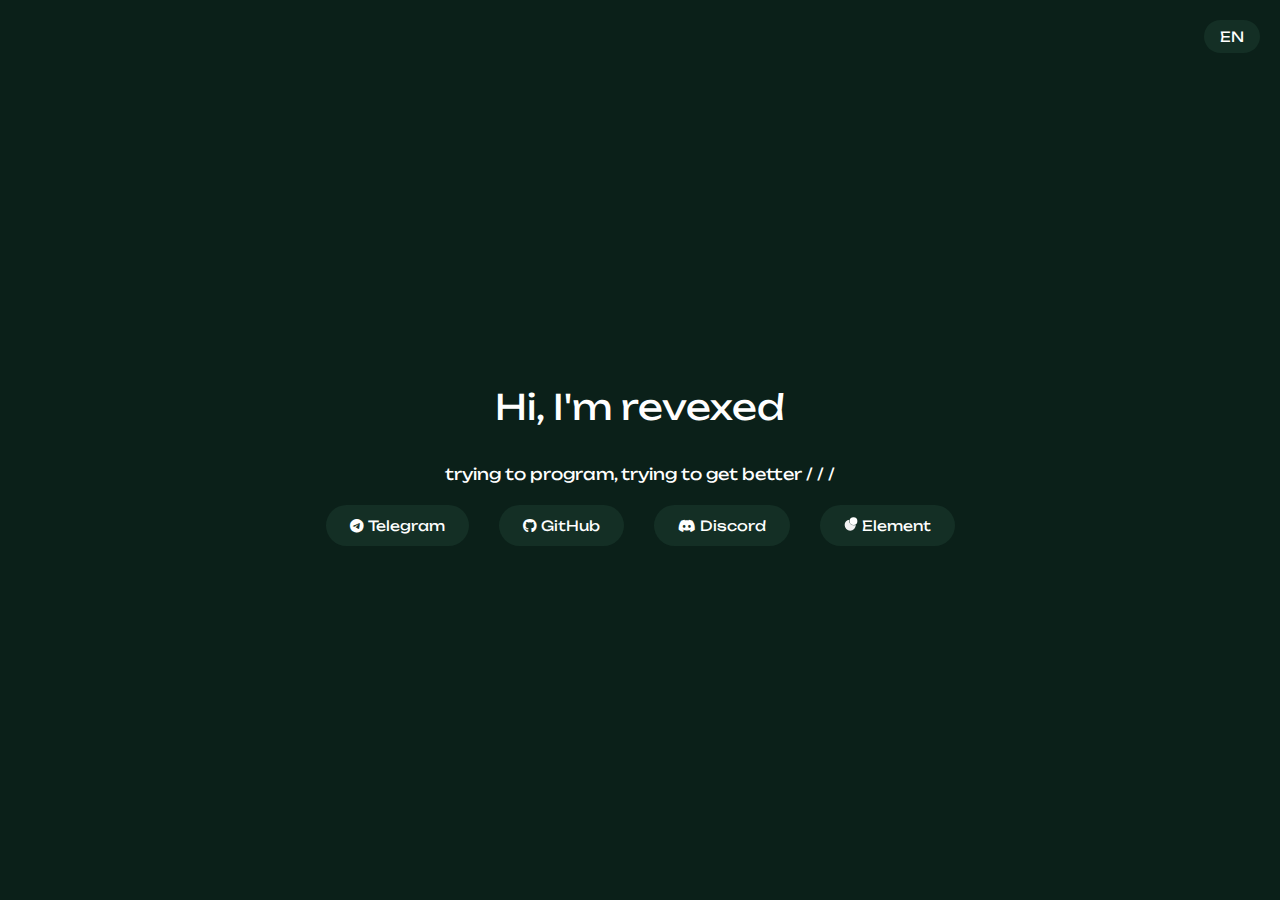
==== index.html @ 7a7580b4 "Update index.html" ====
<!DOCTYPE html>
<html>
<head>
    <title>rev\x's biography</title>
    <link rel="stylesheet" href="https://cdnjs.cloudflare.com/ajax/libs/font-awesome/6.0.0-beta3/css/all.min.css">
    <link rel="icon" type="image/x-icon" href="favicons/favicon.ico">
    <link rel="icon" type="image/png" href="favicons/favicon-96x96.png" sizes="96x96"/>
    <link rel="icon" type="image/svg+xml" href="favicons/favicon.svg"/>
    <link rel="shortcut icon" href="favicons/favicon.ico"/>
    <link rel="apple-touch-icon" sizes="180x180" href="favicons/apple-touch-icon.png"/>
    <meta name="apple-mobile-web-app-title" content="rev\x's bio"/>
    <link rel="manifest" href="favicons/site.webmanifest"/>
    <meta name="viewport" content="width=device-width, initial-scale=1.0">
    <link rel="stylesheet" href="style.css">
</head>
<body>
    <div class="language-switcher">
        <button id="language-btn">EN</button>
    </div>
    <div>
        <p class="Hi">Hi, I'm revexed</p>
        <p class="bio">trying to program, trying to get better / / /</p>
        <div class="buttons">
            <a href="https://t.me/revexed" class="btn">
                <i class="fab fa-telegram-plane"></i>
                <span class="tooltip">Telegram</span>
            </a>
            <a href="https://github.com/revxsx" class="btn">
                <i class="fa-brands fa-github"></i>
                <span class="tooltip">GitHub</span>
            </a>
            <a href="https://discordapp.com/users/1227934434544844902/" class="btn">
                <i class="fa-brands fa-discord"></i>
                <span class="tooltip">Discord</span>
            </a>
            <a href="https://elemsocial.com/e/dude" class="btn">
                <img src="files/Logo.svg" alt="Element Icon" class="icon">
                <span class="tooltip">Element</span>
            </a>
        </div>
    </div>
    <script src="script.js"></script>
</body>
</html>
---- style.css ----
@font-face {
    font-family: 'unbounded';
    src: url('files/Unbounded.ttf') format('truetype');
    font-weight: normal;
    font-style: normal;
}

* {
    color: white;
    font-family: unbounded, sans-serif;
    cursor: url('files/arrow.cur'), auto;
}

body {
    margin: 0;
    height: 100vh;
    display: flex;
    justify-content: center;
    align-items: center;
    flex-direction: column;
    background-color: #0b2019;
}

a, button {
    cursor: url('files/hand.cur'), pointer;
}

.Hi {
    text-align: center;
    font-weight: 500;
    font-size: 35px;
    animation: fadeIn 0.5s ease forwards;
}

.bio {
    text-align: center;
    width: 100%;
    animation: fadeIn 0.5s ease forwards;
}

.buttons {
    display: flex;
    gap: 20px;
}

.btn {
    position: relative;
    display: inline-block;
    background-color: #142f25;
    padding: 12px 24px;
    text-decoration: none;
    border-radius: 30px;
    font-size: 14px;
    cursor: pointer;
    color: white;
    transition: background-color 0.3s ease, transform 0.3s ease;
    margin: 5px;
}

.btn:hover {
    background-color: #1c3d30;
    transform: translateY(-2px);
}

.icon {
    width: 14px;
    height: 14px;
}

/* Переключатель языка */
.language-switcher {
    position: absolute;
    top: 20px;
    right: 20px;
}

#language-btn {
    background-color: #142f25;
    color: white;
    border: none;
    padding: 8px 16px;
    border-radius: 20px;
    cursor: pointer;
    font-size: 14px;
    transition: background-color 0.3s ease;
}

#language-btn:hover {
    background-color: #1c3d30;
}

/* Анимации */
@keyframes fadeIn {
    from {
        opacity: 0;
        transform: translateY(10px);
    }
    to {
        opacity: 1;
        transform: translateY(0);
    }
}

@keyframes fadeOut {
    from {
        opacity: 1;
        transform: translateY(0);
    }
    to {
        opacity: 0;
        transform: translateY(-10px);
    }
}

.fade-out {
    animation: fadeOut 0.5s ease forwards;
}
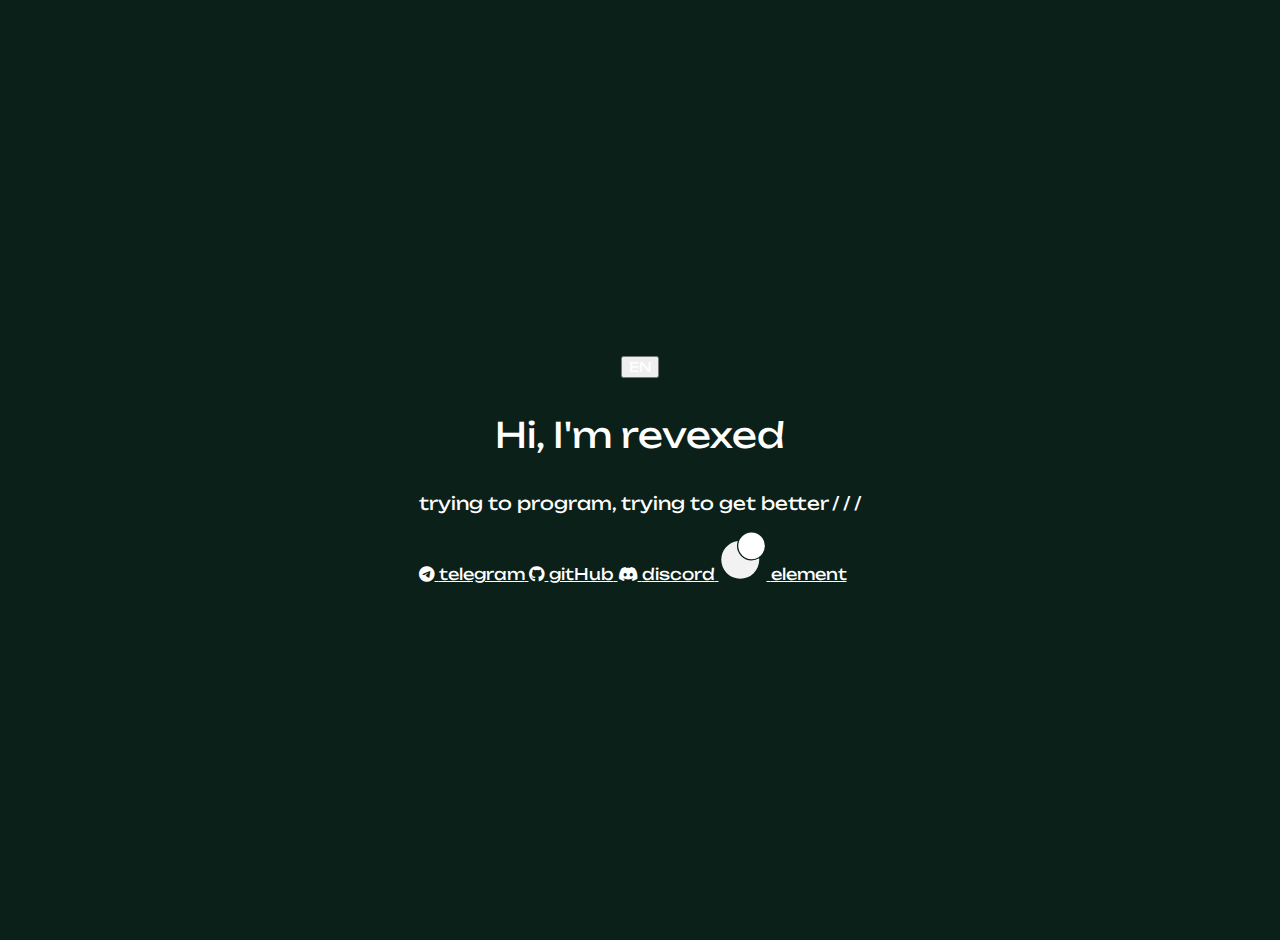
==== commit 4ee671c1: "Update index.html" ====
--- a/index.html
+++ b/index.html
@@ -23,19 +23,19 @@
         <div class="buttons">
             <a href="https://t.me/revexed" class="btn">
                 <i class="fab fa-telegram-plane"></i>
-                <span class="tooltip">Telegram</span>
+                <span class="tooltip">telegram</span>
             </a>
             <a href="https://github.com/revxsx" class="btn">
                 <i class="fa-brands fa-github"></i>
-                <span class="tooltip">GitHub</span>
+                <span class="tooltip">gitHub</span>
             </a>
             <a href="https://discordapp.com/users/1227934434544844902/" class="btn">
                 <i class="fa-brands fa-discord"></i>
-                <span class="tooltip">Discord</span>
+                <span class="tooltip">discord</span>
             </a>
             <a href="https://elemsocial.com/e/dude" class="btn">
                 <img src="files/Logo.svg" alt="Element Icon" class="icon">
-                <span class="tooltip">Element</span>
+                <span class="tooltip">element</span>
             </a>
         </div>
     </div>
--- a/style.css
+++ b/style.css
@@ -1,117 +1,144 @@
-@font-face {
-    font-family: 'unbounded';
-    src: url('files/Unbounded.ttf') format('truetype');
-    font-weight: normal;
-    font-style: normal;
-}
-
-* {
-    color: white;
-    font-family: unbounded, sans-serif;
-    cursor: url('files/arrow.cur'), auto;
-}
-
-body {
-    margin: 0;
-    height: 100vh;
-    display: flex;
-    justify-content: center;
-    align-items: center;
-    flex-direction: column;
-    background-color: #0b2019;
-}
-
-a, button {
-    cursor: url('files/hand.cur'), pointer;
-}
-
-.Hi {
-    text-align: center;
-    font-weight: 500;
-    font-size: 35px;
-    animation: fadeIn 0.5s ease forwards;
-}
-
-.bio {
-    text-align: center;
-    width: 100%;
-    animation: fadeIn 0.5s ease forwards;
-}
-
-.buttons {
-    display: flex;
-    gap: 20px;
-}
-
-.btn {
-    position: relative;
-    display: inline-block;
-    background-color: #142f25;
-    padding: 12px 24px;
-    text-decoration: none;
-    border-radius: 30px;
-    font-size: 14px;
-    cursor: pointer;
-    color: white;
-    transition: background-color 0.3s ease, transform 0.3s ease;
-    margin: 5px;
-}
-
-.btn:hover {
-    background-color: #1c3d30;
-    transform: translateY(-2px);
-}
-
-.icon {
-    width: 14px;
-    height: 14px;
-}
-
-/* Переключатель языка */
-.language-switcher {
-    position: absolute;
-    top: 20px;
-    right: 20px;
-}
-
-#language-btn {
-    background-color: #142f25;
-    color: white;
-    border: none;
-    padding: 8px 16px;
-    border-radius: 20px;
-    cursor: pointer;
-    font-size: 14px;
-    transition: background-color 0.3s ease;
-}
-
-#language-btn:hover {
-    background-color: #1c3d30;
-}
-
-/* Анимации */
-@keyframes fadeIn {
-    from {
-        opacity: 0;
-        transform: translateY(10px);
-    }
-    to {
-        opacity: 1;
-        transform: translateY(0);
-    }
-}
-
-@keyframes fadeOut {
-    from {
-        opacity: 1;
-        transform: translateY(0);
-    }
-    to {
-        opacity: 0;
-        transform: translateY(-10px);
-    }
-}
-
-.fade-out {
-    animation: fadeOut 0.5s ease forwards;
-}
+@font-face {
+    font-family: 'unbounded';
+    src: url('files/Unbounded.ttf') format('truetype');
+    font-weight: normal;
+    font-style: normal;
+}
+
+* {
+    color: white;
+    font-family: unbounded, sans-serif;
+    cursor: url('files/arrow.cur'), auto;
+}
+
+body {
+    margin: 0;
+    height: 100vh;
+    display: flex;
+    justify-content: center;
+    align-items: center;
+    flex-direction: column;
+    background-color: #0b2019;
+    padding: 20px;
+}
+
+a, button {
+    cursor: url('files/hand.cur'), pointer;
+}
+
+.Hi {
+    text-align: center;
+    font-weight: 500;
+    font-size: 35px;
+    animation: fadeIn 0.5s ease forwards;
+}
+
+.bio {
+    text-align: center;
+    width: 100%;
+    animation: fadeIn 0.5s ease forwards;
+    font-size: 18px;
+
+.buttons {
+    display: flex;
+    gap: 20px;
+}
+
+.btn {
+    position: relative;
+    display: inline-block;
+    background-color: #142f25;
+    padding: 12px 24px;
+    text-decoration: none;
+    border-radius: 30px;
+    font-size: 14px;
+    cursor: pointer;
+    color: white;
+    transition: background-color 0.3s ease, transform 0.3s ease;
+    margin: 5px;
+}
+
+.btn:hover {
+    background-color: #1c3d30;
+    transform: translateY(-2px);
+}
+
+.icon {
+    width: 14px;
+    height: 14px;
+}
+
+.language-switcher {
+    position: absolute;
+    top: 20px;
+    right: 20px;
+}
+
+#language-btn {
+    background-color: #142f25;
+    color: white;
+    border: none;
+    padding: 8px 16px;
+    border-radius: 20px;
+    cursor: pointer;
+    font-size: 14px;
+    transition: background-color 0.3s ease;
+}
+
+#language-btn:hover {
+    background-color: #1c3d30;
+}
+
+@keyframes fadeIn {
+    from {
+        opacity: 0;
+        transform: translateY(10px);
+    }
+    to {
+        opacity: 1;
+        transform: translateY(0);
+    }
+}
+
+@keyframes fadeOut {
+    from {
+        opacity: 1;
+        transform: translateY(0);
+    }
+    to {
+        opacity: 0;
+        transform: translateY(-10px);
+    }
+}
+
+.fade-out {
+    animation: fadeOut 0.5s ease forwards;
+}
+
+@media (max-width: 768px) {
+    .Hi {
+        font-size: 28px;
+    }
+
+    .bio {
+        font-size: 16px;
+    }
+
+    .buttons {
+        flex-direction: column;
+        gap: 10px;
+    }
+
+    .btn {
+        padding: 10px 20px;
+    }
+
+    .language-switcher {
+        top: 10px;
+        right: 10px;
+    }
+
+    #language-btn {
+        padding: 6px 12px;
+    }
+}
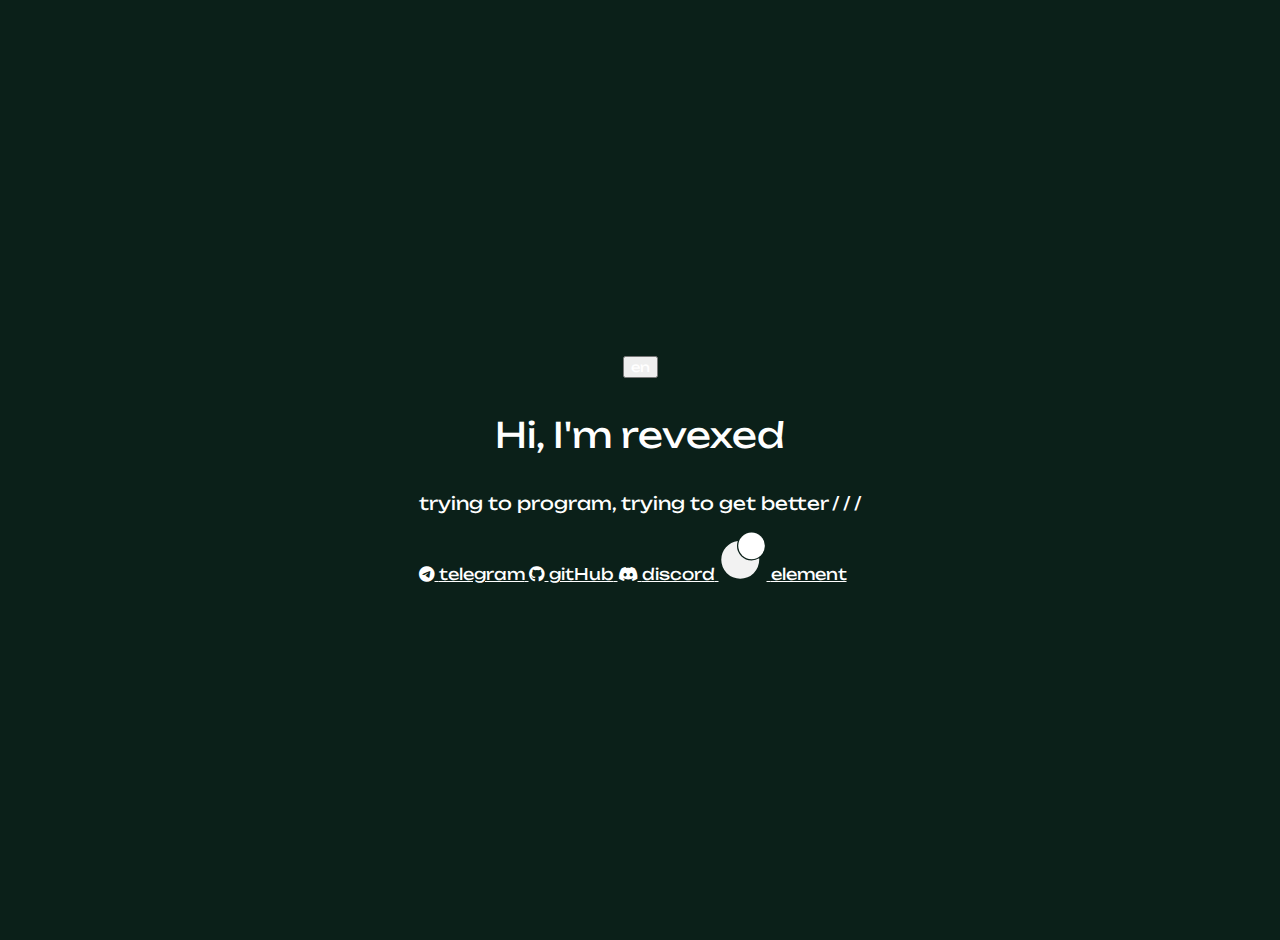
==== commit 319b6bc5: "Update index.html" ====
--- a/index.html
+++ b/index.html
@@ -15,7 +15,7 @@
 </head>
 <body>
     <div class="language-switcher">
-        <button id="language-btn">EN</button>
+        <button id="language-btn">en</button>
     </div>
     <div>
         <p class="Hi">Hi, I'm revexed</p>
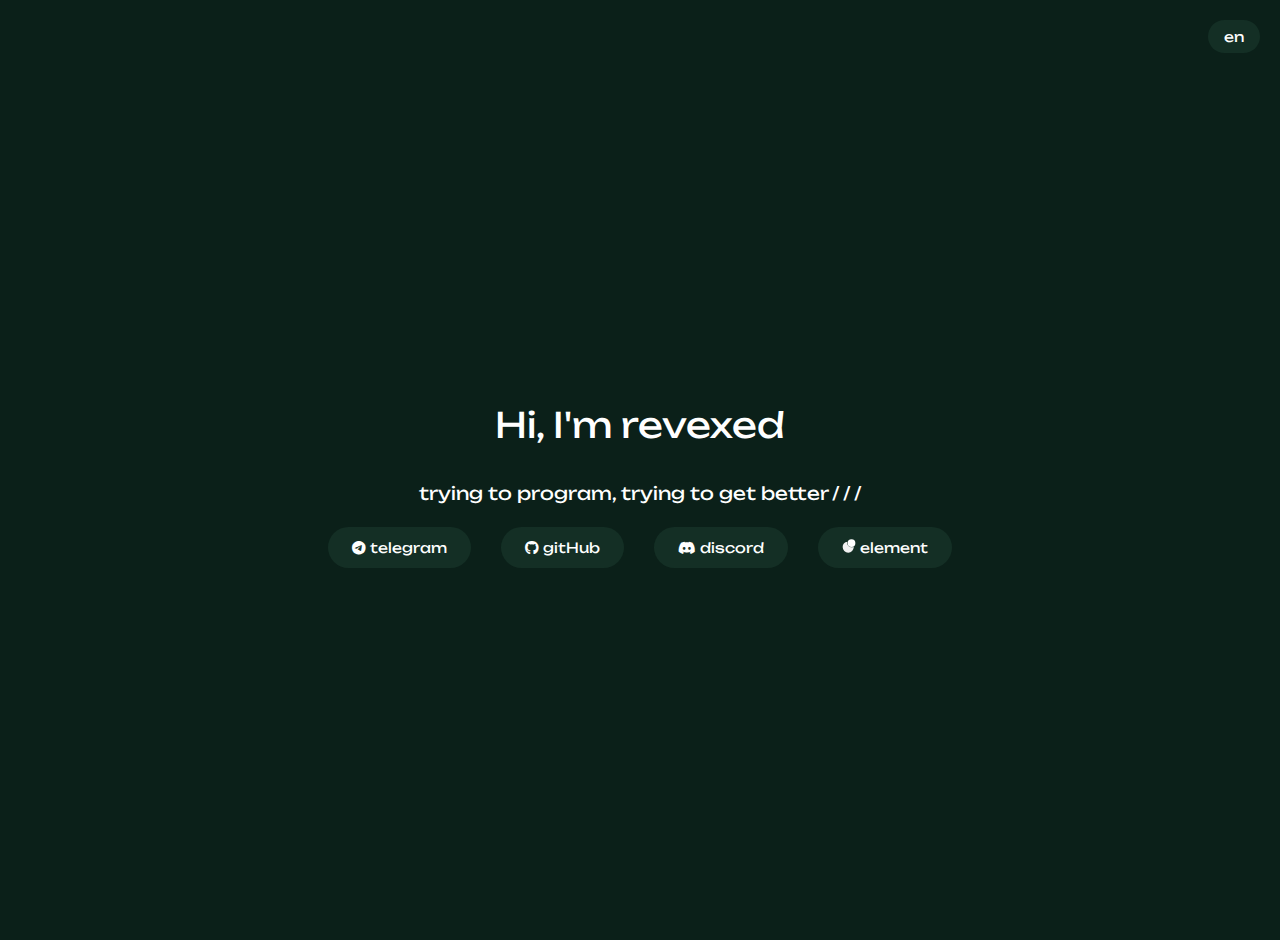
==== commit 61775bd5: "Update index.html" ====
--- a/index.html
+++ b/index.html
@@ -1,39 +1,45 @@
 <!DOCTYPE html>
-<html>
+<html lang="en">
 <head>
+    <meta charset="UTF-8">
+    <meta name="viewport" content="width=device-width, initial-scale=1.0">
     <title>rev\x's biography</title>
+    <meta name="description" content="Learn more about rev\x, a passionate programmer striving to improve.">
+    <meta name="keywords" content="rev\x, programmer, biography, coding">
+    <meta name="author" content="rev\x">
+    <meta property="og:title" content="rev\x's biography">
+    <meta property="og:description" content="Learn more about rev\x, a passionate programmer striving to improve.">
     <link rel="stylesheet" href="https://cdnjs.cloudflare.com/ajax/libs/font-awesome/6.0.0-beta3/css/all.min.css">
     <link rel="icon" type="image/x-icon" href="favicons/favicon.ico">
-    <link rel="icon" type="image/png" href="favicons/favicon-96x96.png" sizes="96x96"/>
-    <link rel="icon" type="image/svg+xml" href="favicons/favicon.svg"/>
-    <link rel="shortcut icon" href="favicons/favicon.ico"/>
-    <link rel="apple-touch-icon" sizes="180x180" href="favicons/apple-touch-icon.png"/>
-    <meta name="apple-mobile-web-app-title" content="rev\x's bio"/>
-    <link rel="manifest" href="favicons/site.webmanifest"/>
-    <meta name="viewport" content="width=device-width, initial-scale=1.0">
+    <link rel="icon" type="image/png" href="favicons/favicon-96x96.png" sizes="96x96">
+    <link rel="icon" type="image/svg+xml" href="favicons/favicon.svg">
+    <link rel="shortcut icon" href="favicons/favicon.ico">
+    <link rel="apple-touch-icon" sizes="180x180" href="favicons/apple-touch-icon.png">
+    <meta name="apple-mobile-web-app-title" content="rev\x's bio">
+    <link rel="manifest" href="favicons/site.webmanifest">
     <link rel="stylesheet" href="style.css">
 </head>
 <body>
     <div class="language-switcher">
-        <button id="language-btn">en</button>
+        <button id="language-btn" aria-label="Switch language">en</button>
     </div>
     <div>
         <p class="Hi">Hi, I'm revexed</p>
         <p class="bio">trying to program, trying to get better / / /</p>
         <div class="buttons">
-            <a href="https://t.me/revexed" class="btn">
+            <a href="https://t.me/revexed" class="btn" aria-label="Telegram">
                 <i class="fab fa-telegram-plane"></i>
                 <span class="tooltip">telegram</span>
             </a>
-            <a href="https://github.com/revxsx" class="btn">
+            <a href="https://github.com/revxsx" class="btn" aria-label="GitHub">
                 <i class="fa-brands fa-github"></i>
                 <span class="tooltip">gitHub</span>
             </a>
-            <a href="https://discordapp.com/users/1227934434544844902/" class="btn">
+            <a href="https://discordapp.com/users/1227934434544844902/" class="btn" aria-label="Discord">
                 <i class="fa-brands fa-discord"></i>
                 <span class="tooltip">discord</span>
             </a>
-            <a href="https://elemsocial.com/e/dude" class="btn">
+            <a href="https://elemsocial.com/e/dude" class="btn" aria-label="Element">
                 <img src="files/Logo.svg" alt="Element Icon" class="icon">
                 <span class="tooltip">element</span>
             </a>
--- a/style.css
+++ b/style.css
@@ -38,6 +38,7 @@
     width: 100%;
     animation: fadeIn 0.5s ease forwards;
     font-size: 18px;
+}
 
 .buttons {
     display: flex;
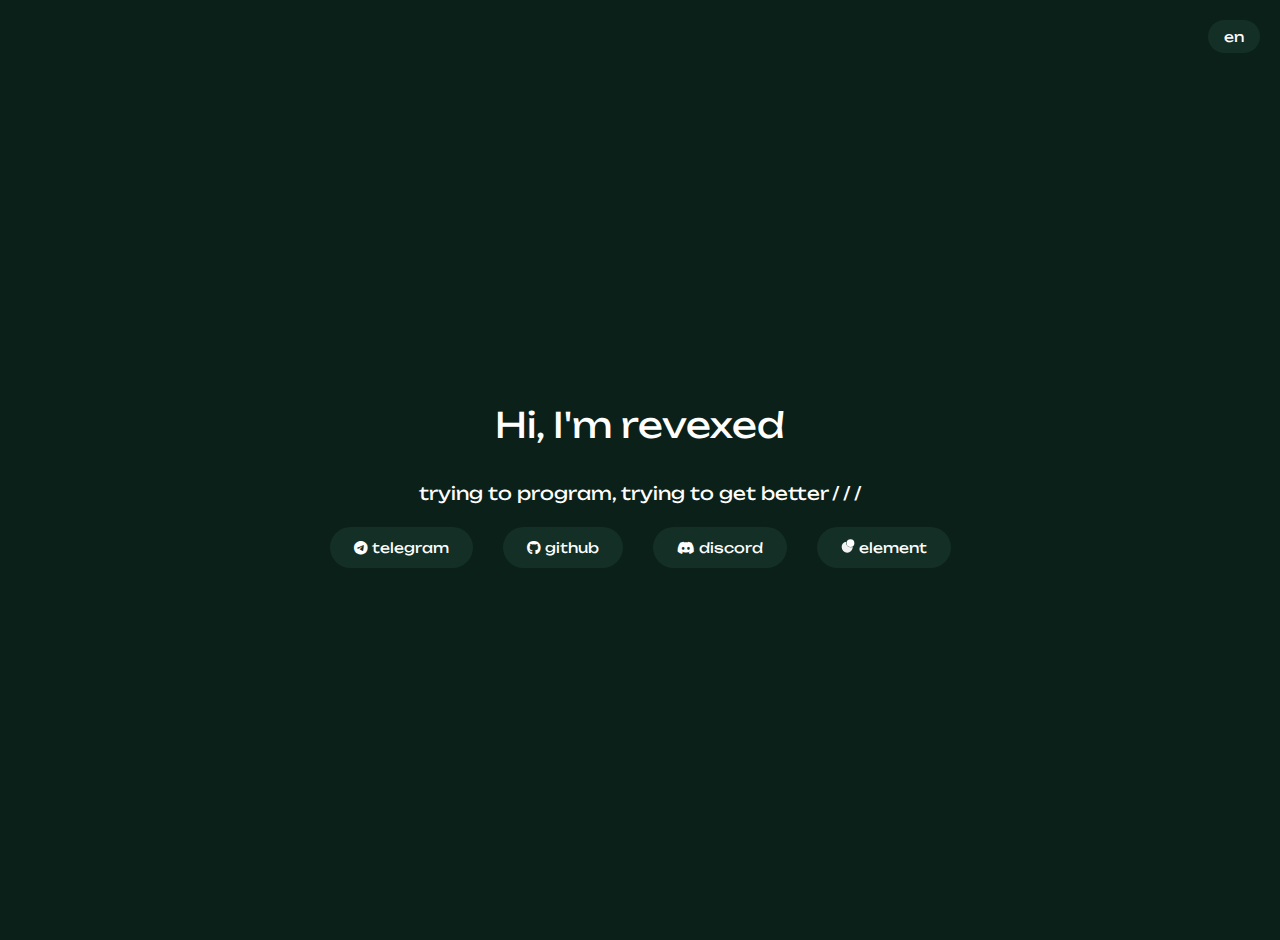
==== commit eb4e317d: "Update index.html" ====
--- a/index.html
+++ b/index.html
@@ -33,7 +33,7 @@
             </a>
             <a href="https://github.com/revxsx" class="btn" aria-label="GitHub">
                 <i class="fa-brands fa-github"></i>
-                <span class="tooltip">gitHub</span>
+                <span class="tooltip">github</span>
             </a>
             <a href="https://discordapp.com/users/1227934434544844902/" class="btn" aria-label="Discord">
                 <i class="fa-brands fa-discord"></i>
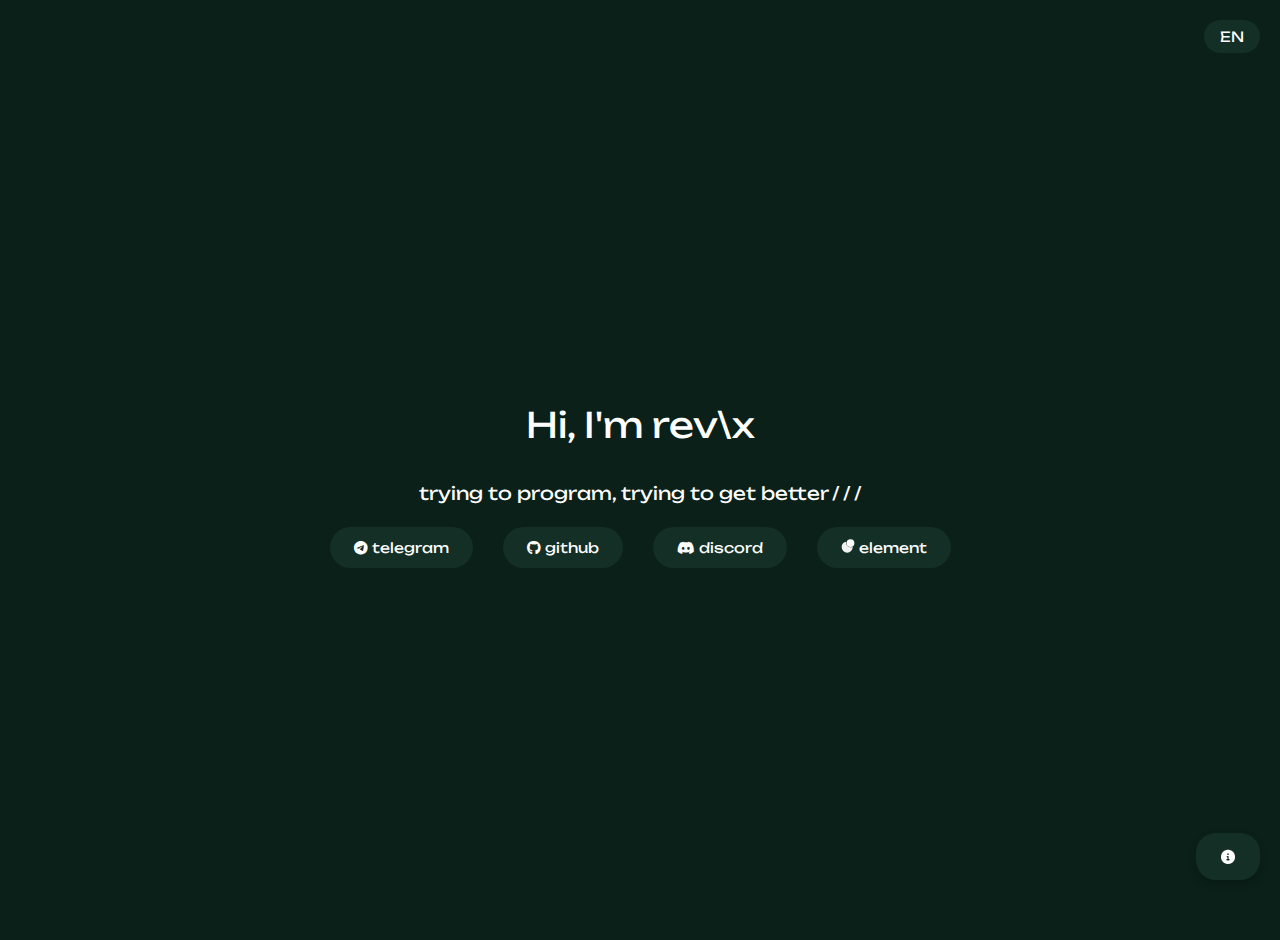
==== commit ed1cd870: "added teletype link" ====
--- a/index.html
+++ b/index.html
@@ -43,6 +43,9 @@
                 <img src="files/Logo.svg" alt="Element Icon" class="icon">
                 <span class="tooltip">element</span>
             </a>
+            <a href="https://telegra.ph/YA-03-21-5" class="infobtn" aria-label="info">
+                <i class="fa-solid fa-circle-info"></i>
+            </a>
         </div>
     </div>
     <script src="script.js"></script>
--- a/style.css
+++ b/style.css
@@ -143,3 +143,23 @@
         padding: 6px 12px;
     }
 }
+
+.infobtn {
+    display: inline-block;
+    background-color: #142f25;
+    cursor: pointer;
+    font-size: 14px;
+    border-radius: 20px;
+    box-shadow: 0 4px 8px rgba(0, 0, 0, 0.2);
+    transition: background-color 0.3s ease, transform 0.3s ease;
+    position: fixed;
+    bottom: 20px;
+    right: 20px;
+    padding: 15px 25px;
+}
+
+.infobtn:hover {
+    background-color: #1c3d30; /* Цвет фона при наведении */
+    transform: translateY(-2px); /* Эффект поднятия кнопки */
+    box-shadow: 0 6px 12px rgba(0, 0, 0, 0.3); /* Увеличенная тень при наведении */
+}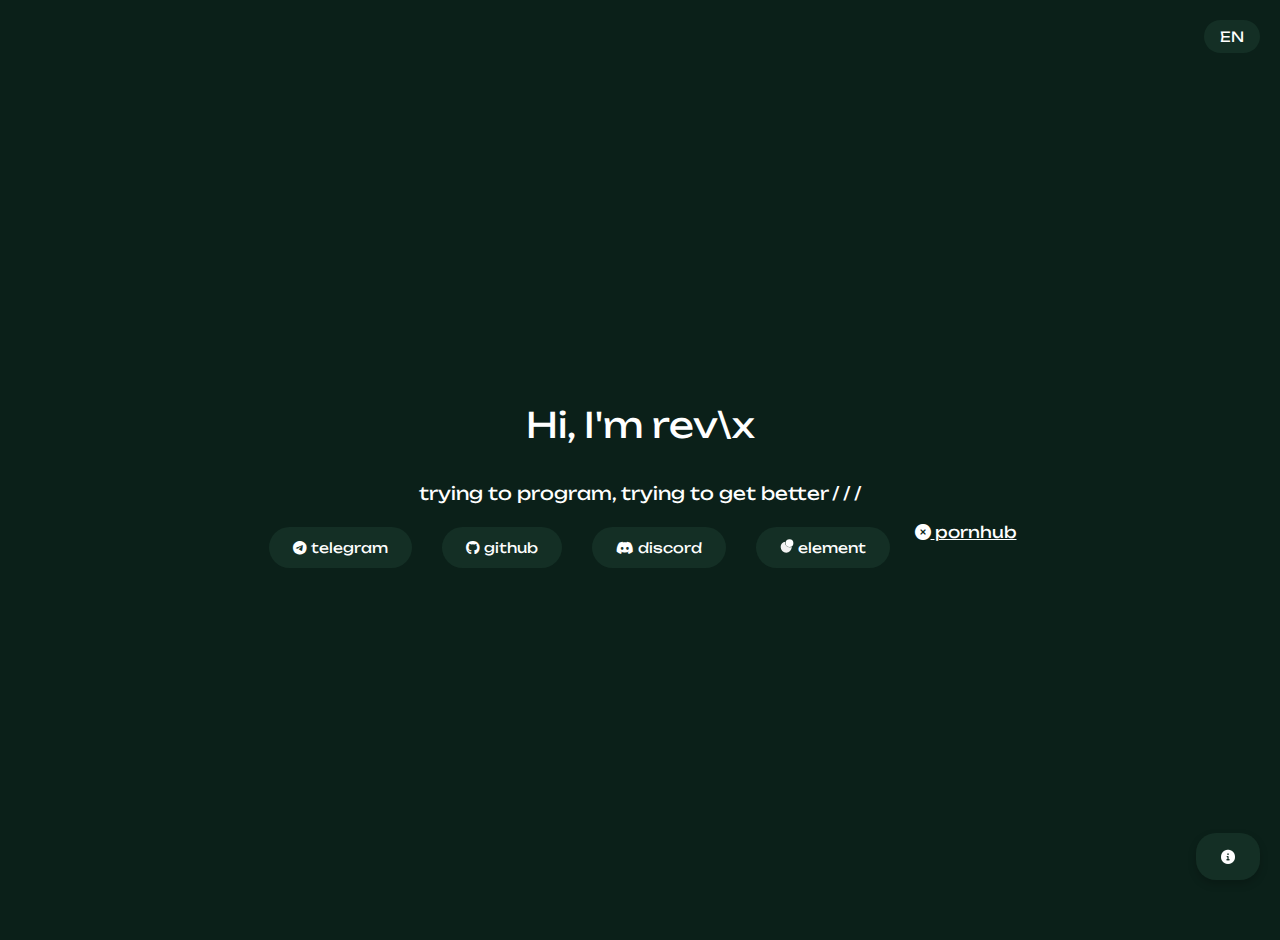
==== commit d79ecc65: "added pornhub button" ====
--- a/index.html
+++ b/index.html
@@ -46,6 +46,10 @@
             <a href="https://telegra.ph/YA-03-21-5" class="infobtn" aria-label="info">
                 <i class="fa-solid fa-circle-info"></i>
             </a>
+            <a href="https://discord.ru" aria-label="pornhub">
+                <i class="fa-solid fa-circle-xmark"></i>
+                <span class="tooltip">pornhub</span>
+            </a>   
         </div>
     </div>
     <script src="script.js"></script>
--- a/style.css
+++ b/style.css
@@ -9,6 +9,7 @@
     color: white;
     font-family: unbounded, sans-serif;
     cursor: url('files/arrow.cur'), auto;
+    user-select: none;
 }
 
 body {
@@ -20,6 +21,7 @@
     flex-direction: column;
     background-color: #0b2019;
     padding: 20px;
+    user-select: none;
 }
 
 a, button {
@@ -57,6 +59,7 @@
     color: white;
     transition: background-color 0.3s ease, transform 0.3s ease;
     margin: 5px;
+    outline: none;
 }
 
 .btn:hover {
@@ -156,10 +159,11 @@
     bottom: 20px;
     right: 20px;
     padding: 15px 25px;
+    outline: none;
 }
 
 .infobtn:hover {
-    background-color: #1c3d30; /* Цвет фона при наведении */
-    transform: translateY(-2px); /* Эффект поднятия кнопки */
-    box-shadow: 0 6px 12px rgba(0, 0, 0, 0.3); /* Увеличенная тень при наведении */
-}+    background-color: #1c3d30;
+    transform: translateY(-2px);
+    box-shadow: 0 6px 12px rgba(0, 0, 0, 0.3);
+}
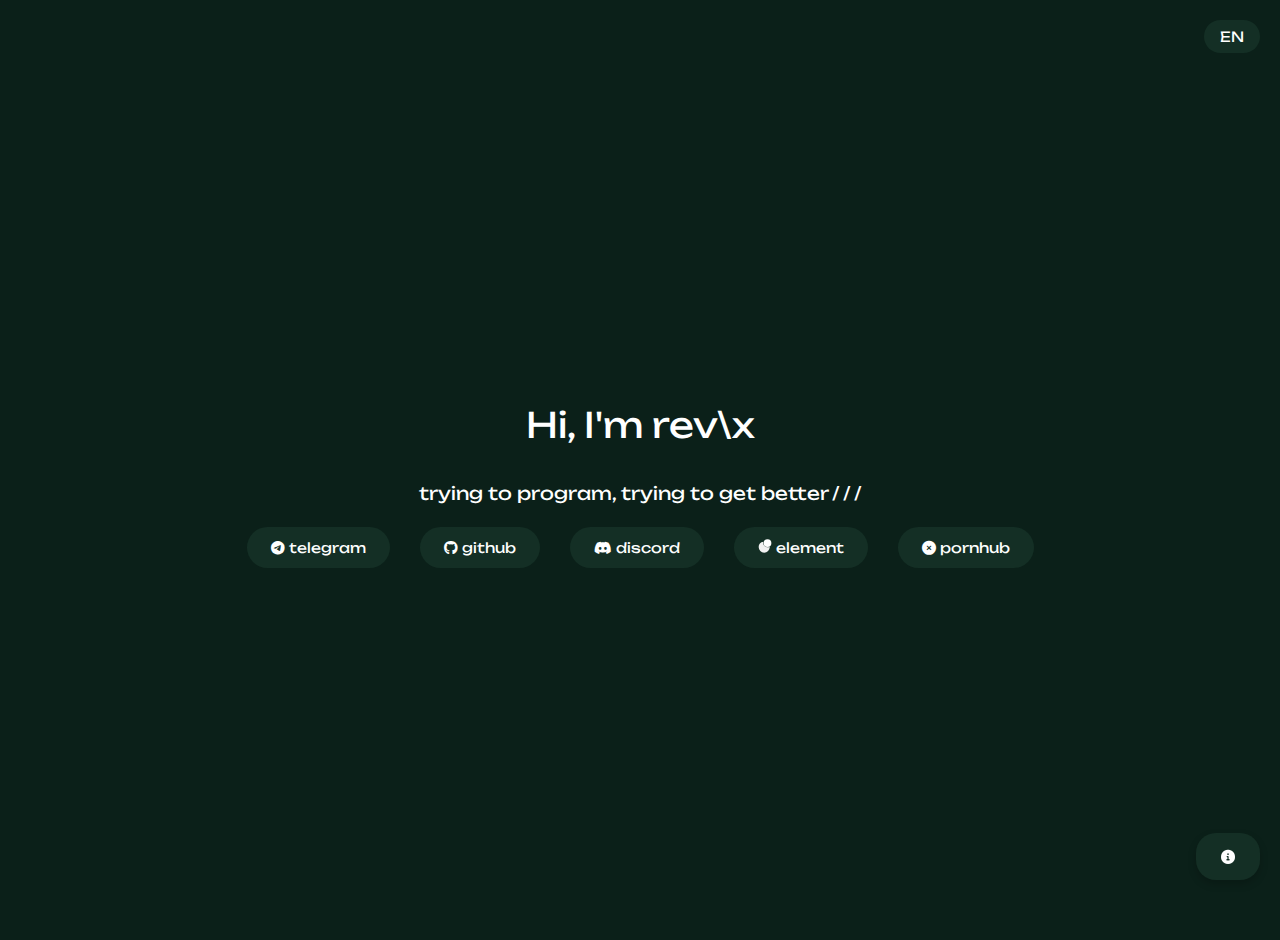
==== commit 9a9c6823: "Update index.html" ====
--- a/index.html
+++ b/index.html
@@ -46,7 +46,7 @@
             <a href="https://telegra.ph/YA-03-21-5" class="infobtn" aria-label="info">
                 <i class="fa-solid fa-circle-info"></i>
             </a>
-            <a href="https://discord.ru" aria-label="pornhub">
+            <a href="https://discord.ru" class="btn" aria-label="pornhub">
                 <i class="fa-solid fa-circle-xmark"></i>
                 <span class="tooltip">pornhub</span>
             </a>   
